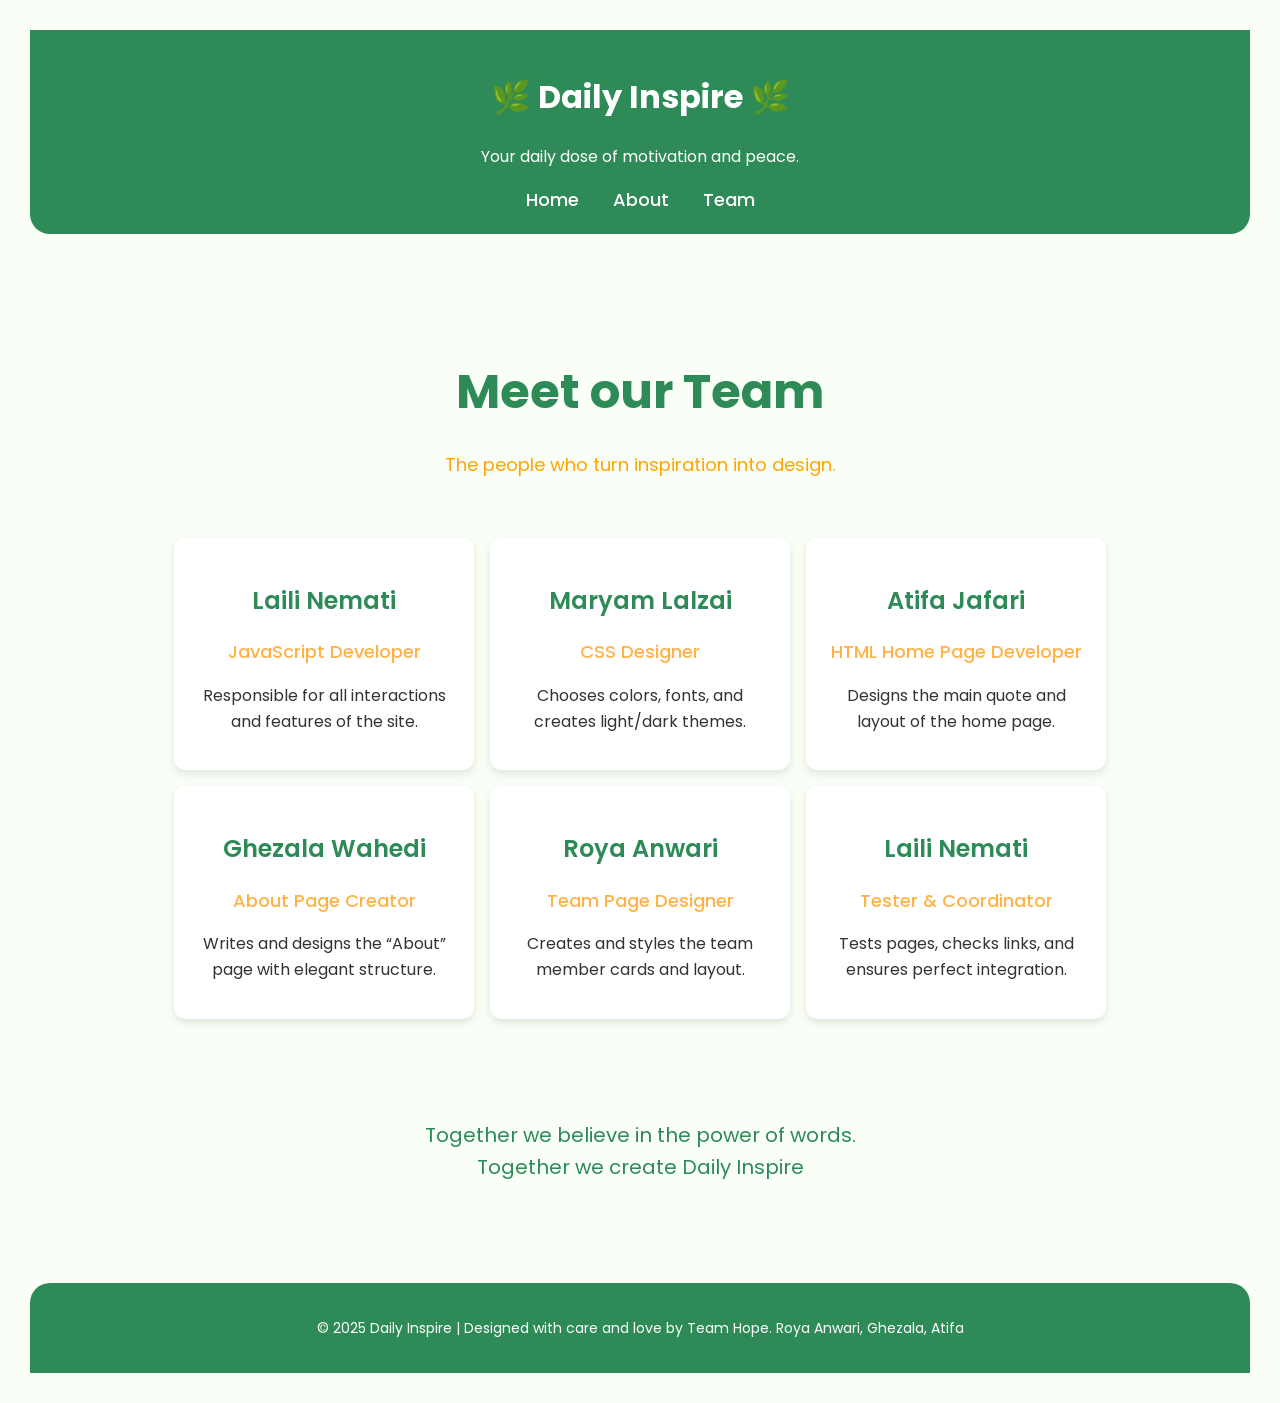
==== team.html @ 590680b5 "Add files via upload" ====
<!DOCTYPE html>
<html lang="en">
<head>
    <meta charset="UTF-8">
    <meta name="viewport" content="width=device-width, initial-scale=1.0">
    <title>Daily Inspire - Team</title>
    <link rel="stylesheet" href="style.css">
</head>
<body>

    <!-- Header -->
    <header>
        <h1>🌿 Daily Inspire 🌿</h1>
        <p>Your daily dose of motivation and peace.</p>
        <nav>
            <ul>
                <li><a href="index.html">Home</a></li>
                <li><a href="about.html">About</a></li>
                <li><a href="team.html">Team</a></li>
            </ul>
        </nav>
    </header>

    <!-- Main Content -->
    <main>
        <section class="title-section">
            <h1>Meet our Team</h1>
            <p>The people who turn inspiration into design.</p>
        </section>
        
        <section class="team-section">
            <div class="team-card">
                <h3>Laili Nemati</h3>
                <p class="role">JavaScript Developer</p>
                <p class="desc">Responsible for all interactions and features of the site.</p>
            </div>

            <div class="team-card">
                <h3>Maryam Lalzai</h3>
                <p class="role">CSS Designer</p>
                <p class="desc">Chooses colors, fonts, and creates light/dark themes.</p>
            </div>

            <div class="team-card">
                <h3>Atifa Jafari</h3>
                <p class="role">HTML Home Page Developer</p>
                <p class="desc">Designs the main quote and layout of the home page.</p>
            </div>

            <div class="team-card">
                <h3>Ghezala Wahedi</h3>
                <p class="role">About Page Creator</p>
                <p class="desc">Writes and designs the “About” page with elegant structure.</p>
            </div>

            <div class="team-card">
                <h3>Roya Anwari</h3>
                <p class="role">Team Page Designer</p>
                <p class="desc">Creates and styles the team member cards and layout.</p>
            </div>

            <div class="team-card">
                <h3>Laili Nemati</h3>
                <p class="role">Tester & Coordinator</p>
                <p class="desc">Tests pages, checks links, and ensures perfect integration.</p>
            </div>
        </section>

        <section class="text-section">
            <p>Together we believe in the power of words.<br>
               Together we create Daily Inspire</p>
        </section>
    </main>

    <!-- Footer -->
    <footer>
        <p>&copy; 2025 Daily Inspire | Designed with care and love by Team Hope. Roya Anwari, Ghezala, Atifa</p>
    </footer>

</body>
</html>
---- style.css ----
@import url('https://fonts.googleapis.com/css2?family=Poppins:wght@300;400;500;600;700&display=swap');

body {
  font-family: "Poppins", sans-serif;
  background-color: #F9FFF6; 
  color: #333333; 
  margin: 20px;
  padding: 10px;
  line-height: 1.6;
}

@media (prefers-color-scheme: dark) {
  body {
    background-color: #1C2A23; 
    color: #E6E6E6; 
  }
}

/* Header */
header {
  background-color: #2E8B57; 
  padding: 20px 0;
  text-align: center;
  color: white;
  border-bottom-left-radius: 20px;
  border-bottom-right-radius: 20px;
}

nav ul {
  list-style: none;
  margin: 0;
  padding: 0;
  text-align: center;
}

nav li {
  display: inline-block;
  margin: 0 15px;
}

nav a {
  color: white;
  text-decoration: none;
  font-weight: 500;
  font-size: 18px;
}

nav a:hover {
  color: #A3D977;
}

/* Title Section */
.title-section {
  text-align: center;
  padding: 80px 20px 40px;
}

.title-section h1 {
  font-size: 48px;
  font-weight: 700;
  color: #2E8B57;
  margin-bottom: 20px;
}

.title-section p {
  font-size: 18px;
  color: orange;
}

/* Team Section */
.team-section {
  display: flex;
  flex-wrap: wrap;
  justify-content: center;
  gap: 16px;
  padding: 0 20px 80px;
}

.team-card {
  background-color: white;
  width: 260px;
  padding: 20px;
  text-align: center;
  border-radius: 12px;
  box-shadow: 0 4px 8px rgba(0,0,0,0.1);
}

.team-card h3 {
  color: #2E8B57;
  font-size: 24px;
  font-weight: 600;
  margin-bottom: 10px;
}

.team-card .role {
  color: #FFB347;
  font-size: 18px;
  font-weight: 500;
  margin-bottom: 10px;
}

.team-card .desc {
  font-size: 16px;
  color: #333333;
}

/* Text Section */
.text-section {
  text-align: center;
  font-size: 20px;
  padding-bottom: 80px;
  color: #2E8B57;
}

/* Footer */
footer {
  background-color: #2E8B57;
  color: white;
  text-align: center;
  padding: 20px;
  font-size: 14px;
  border-top-left-radius: 20px;
  border-top-right-radius: 20px;
}
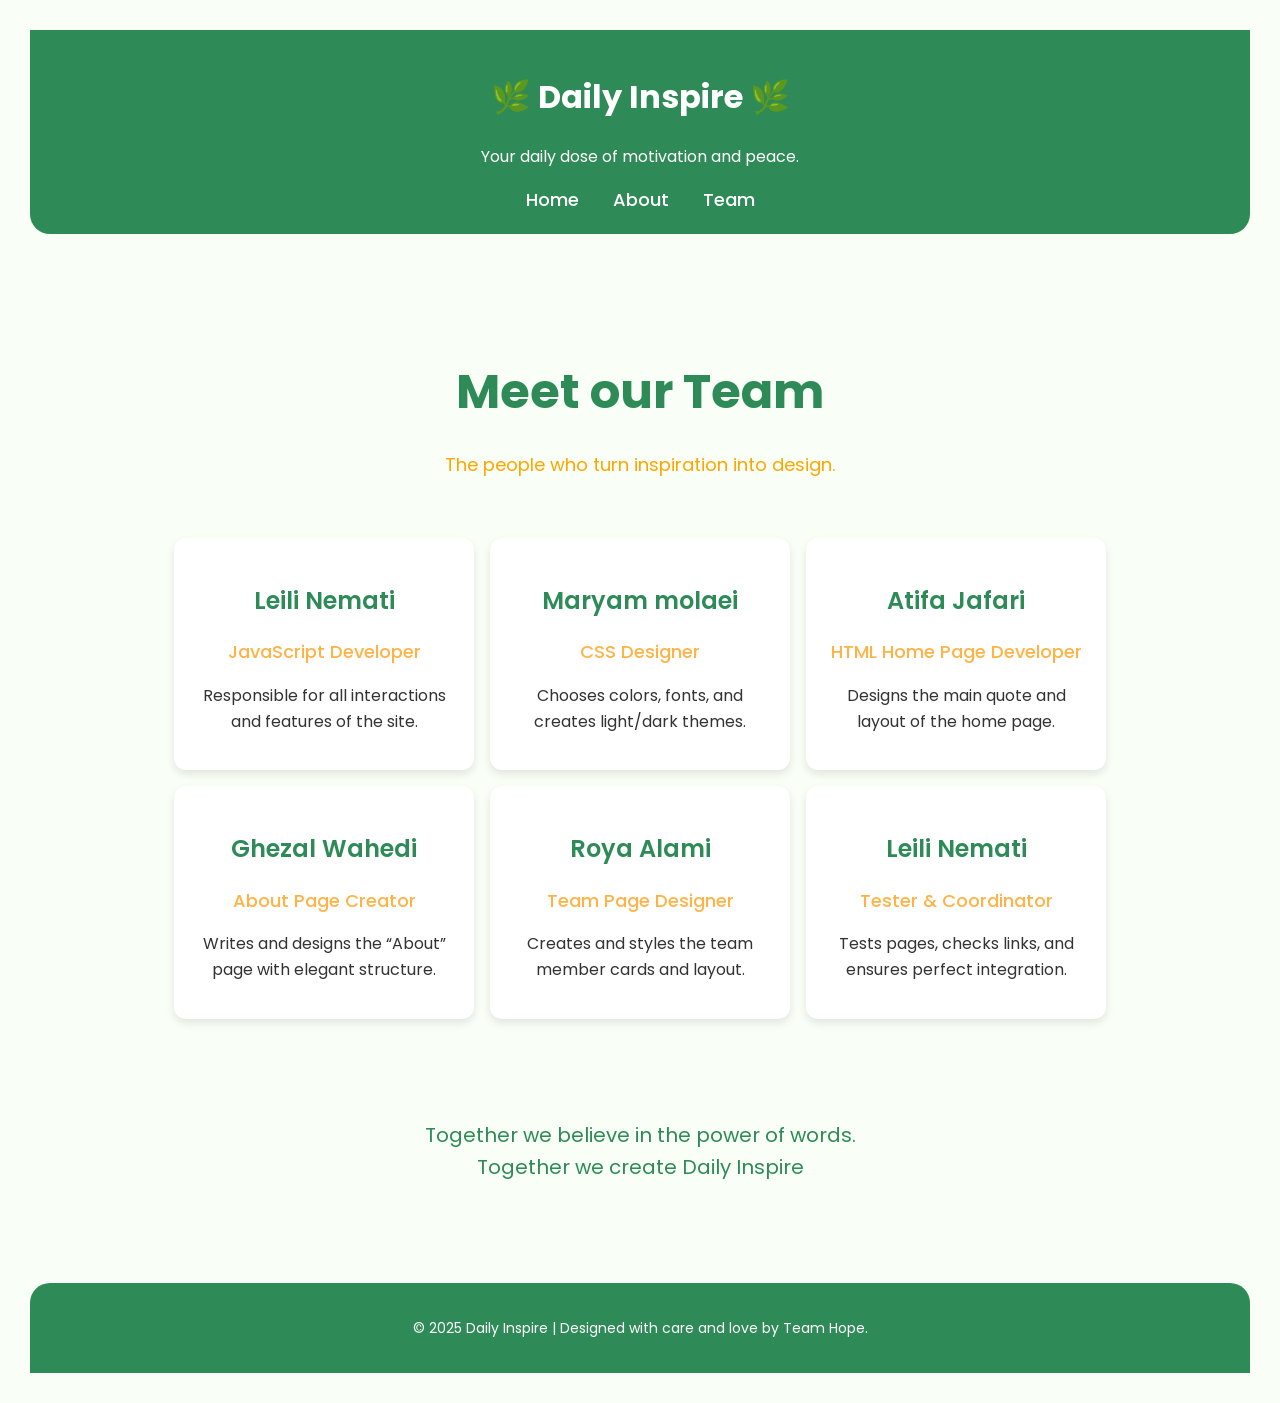
==== commit dabd655f: "Revise team member details in team.html Updated team member names and roles for accuracy." ====
--- a/team.html
+++ b/team.html
@@ -30,13 +30,13 @@
         
         <section class="team-section">
             <div class="team-card">
-                <h3>Laili Nemati</h3>
+                <h3>Leili Nemati</h3>
                 <p class="role">JavaScript Developer</p>
                 <p class="desc">Responsible for all interactions and features of the site.</p>
             </div>
 
             <div class="team-card">
-                <h3>Maryam Lalzai</h3>
+                <h3>Maryam molaei</h3>
                 <p class="role">CSS Designer</p>
                 <p class="desc">Chooses colors, fonts, and creates light/dark themes.</p>
             </div>
@@ -48,19 +48,19 @@
             </div>
 
             <div class="team-card">
-                <h3>Ghezala Wahedi</h3>
+                <h3>Ghezal Wahedi</h3>
                 <p class="role">About Page Creator</p>
                 <p class="desc">Writes and designs the “About” page with elegant structure.</p>
             </div>
 
             <div class="team-card">
-                <h3>Roya Anwari</h3>
+                <h3>Roya Alami</h3>
                 <p class="role">Team Page Designer</p>
                 <p class="desc">Creates and styles the team member cards and layout.</p>
             </div>
 
             <div class="team-card">
-                <h3>Laili Nemati</h3>
+                <h3>Leili Nemati</h3>
                 <p class="role">Tester & Coordinator</p>
                 <p class="desc">Tests pages, checks links, and ensures perfect integration.</p>
             </div>
@@ -74,7 +74,7 @@
 
     <!-- Footer -->
     <footer>
-        <p>&copy; 2025 Daily Inspire | Designed with care and love by Team Hope. Roya Anwari, Ghezala, Atifa</p>
+        <p>&copy; 2025 Daily Inspire | Designed with care and love by Team Hope.</p>
     </footer>
 
 </body>
